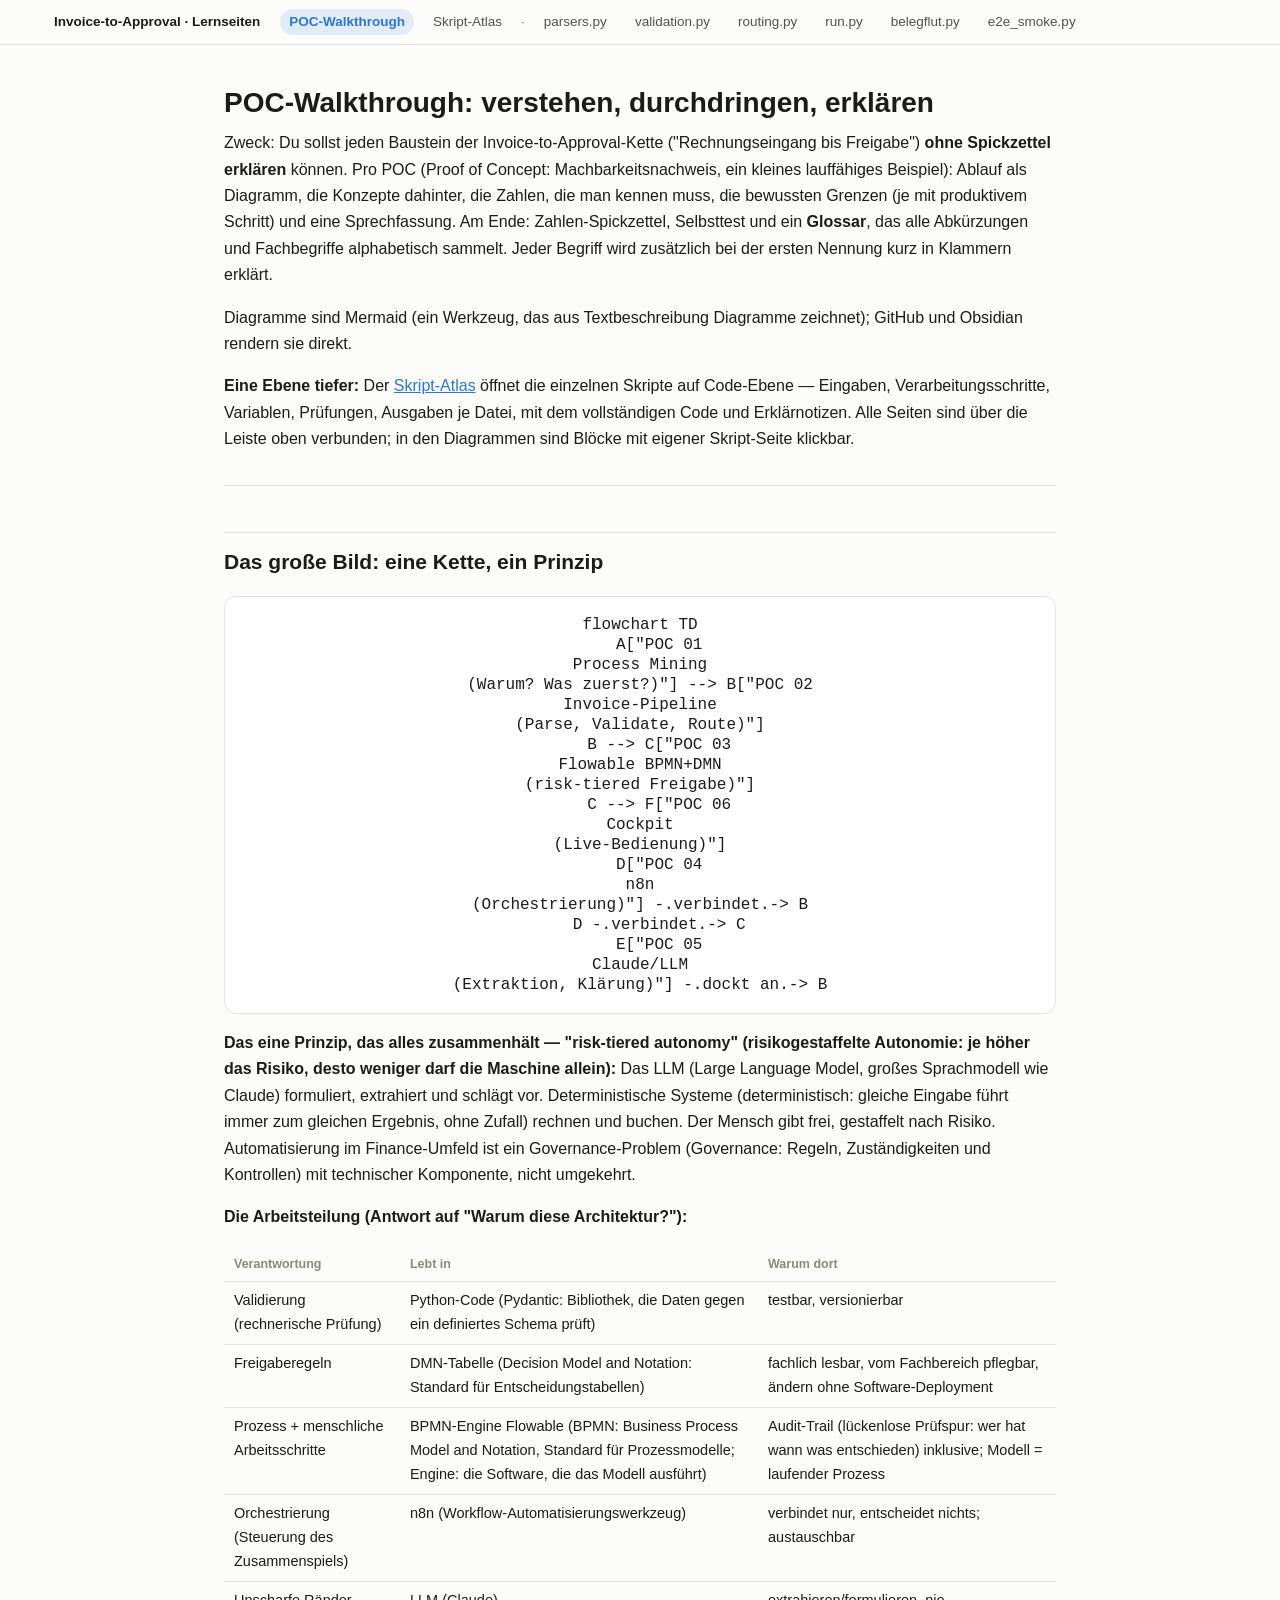
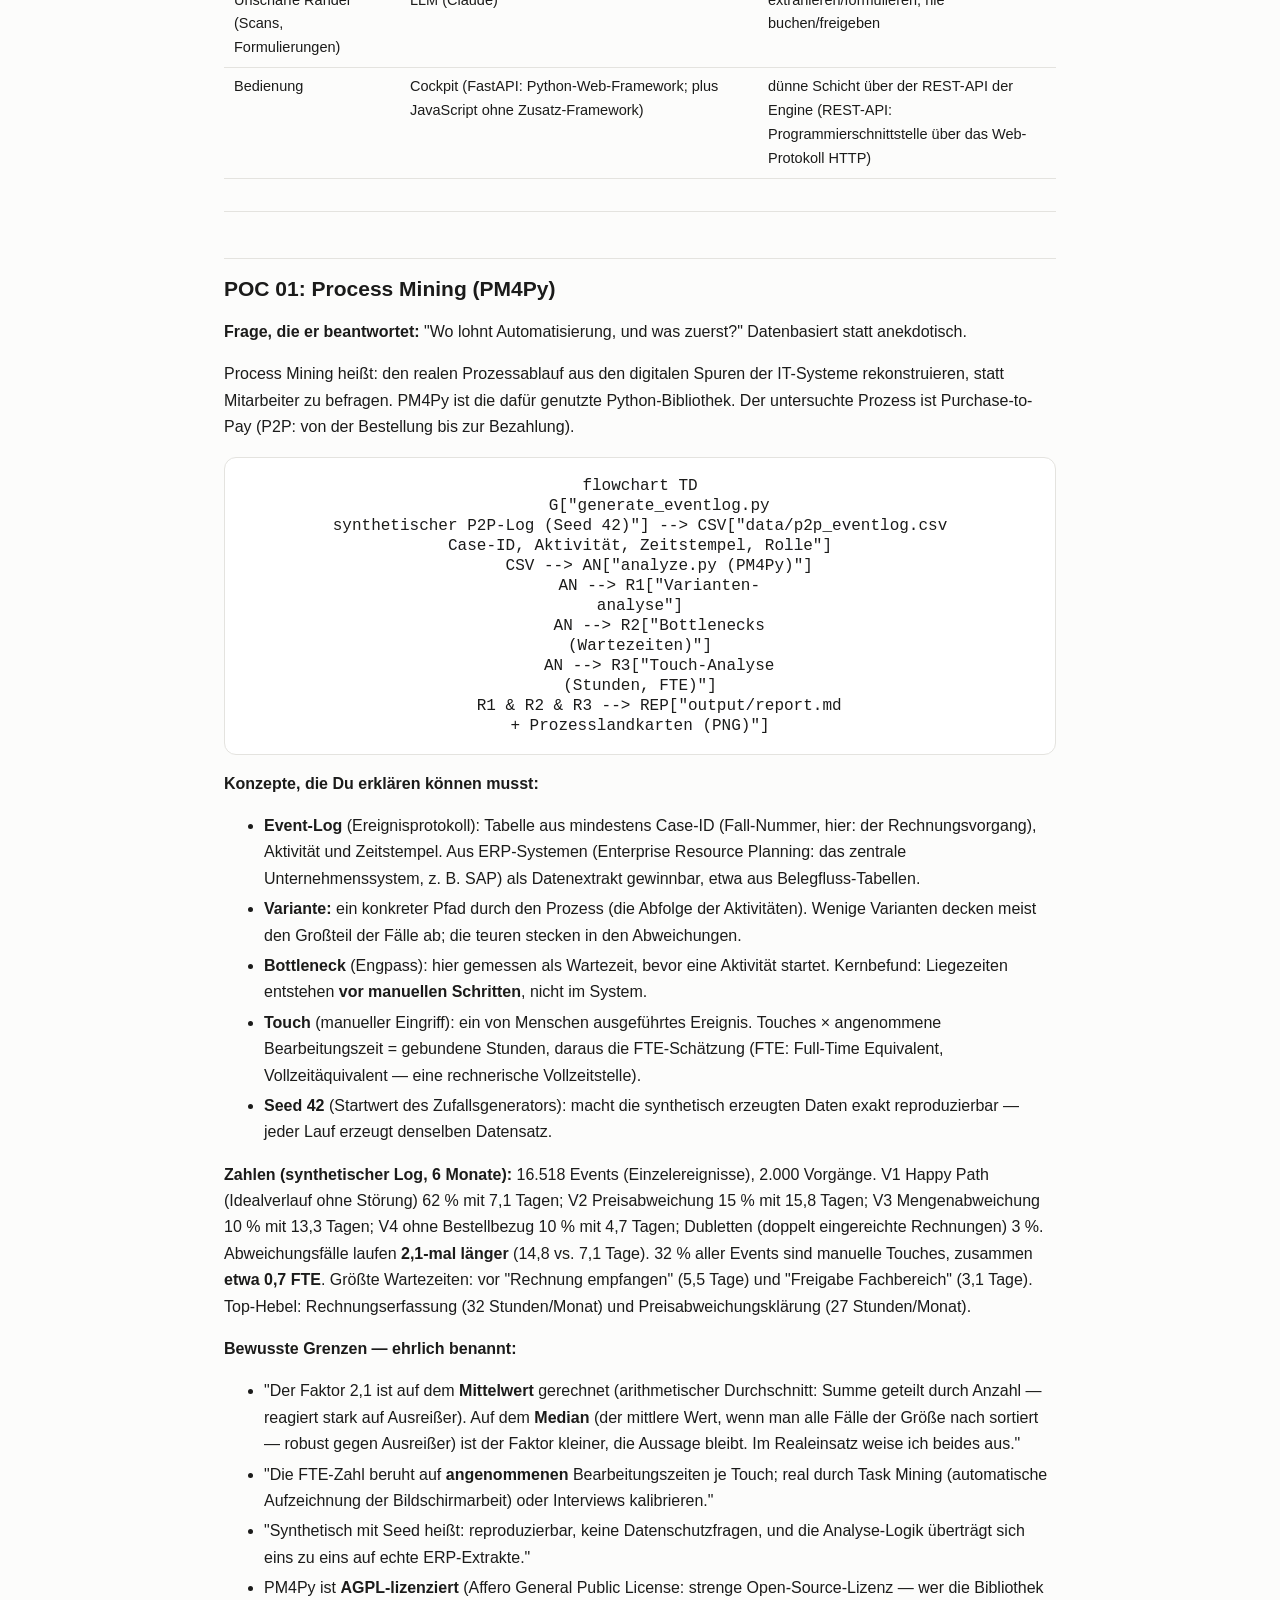
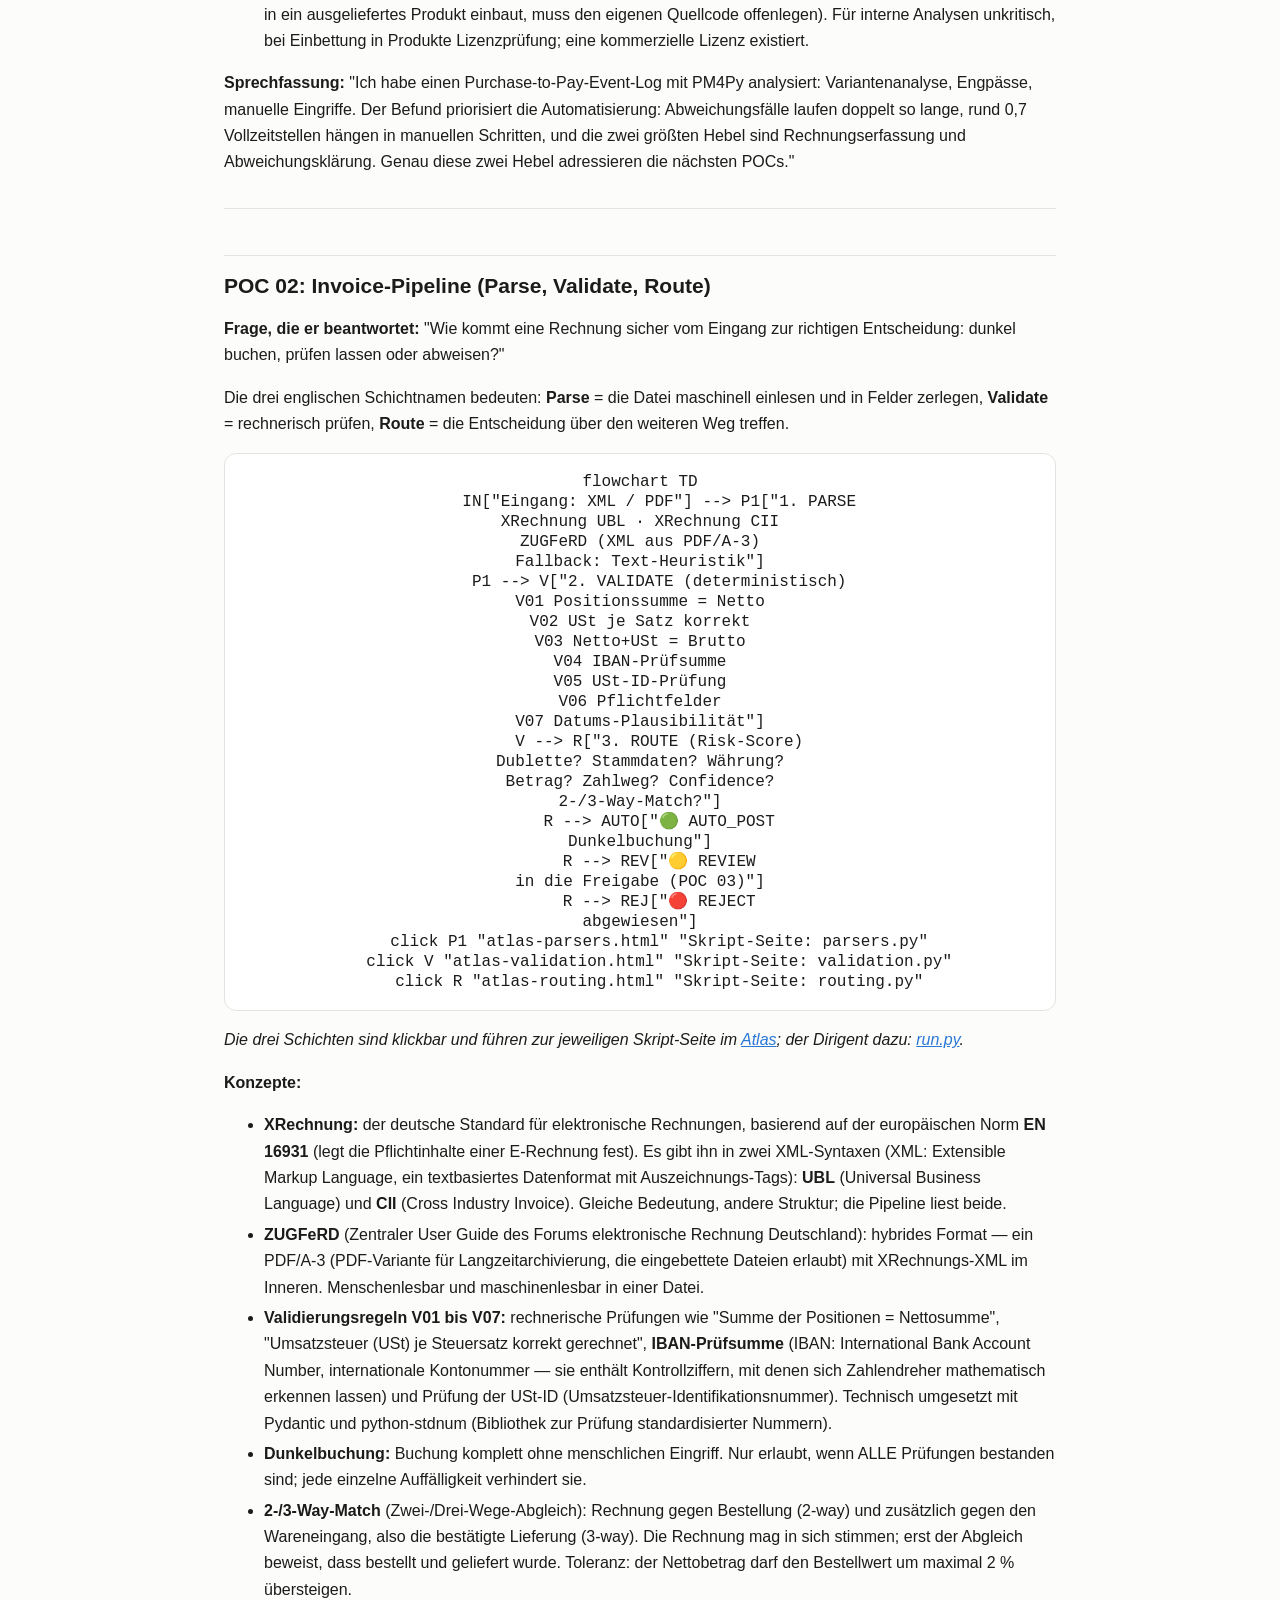
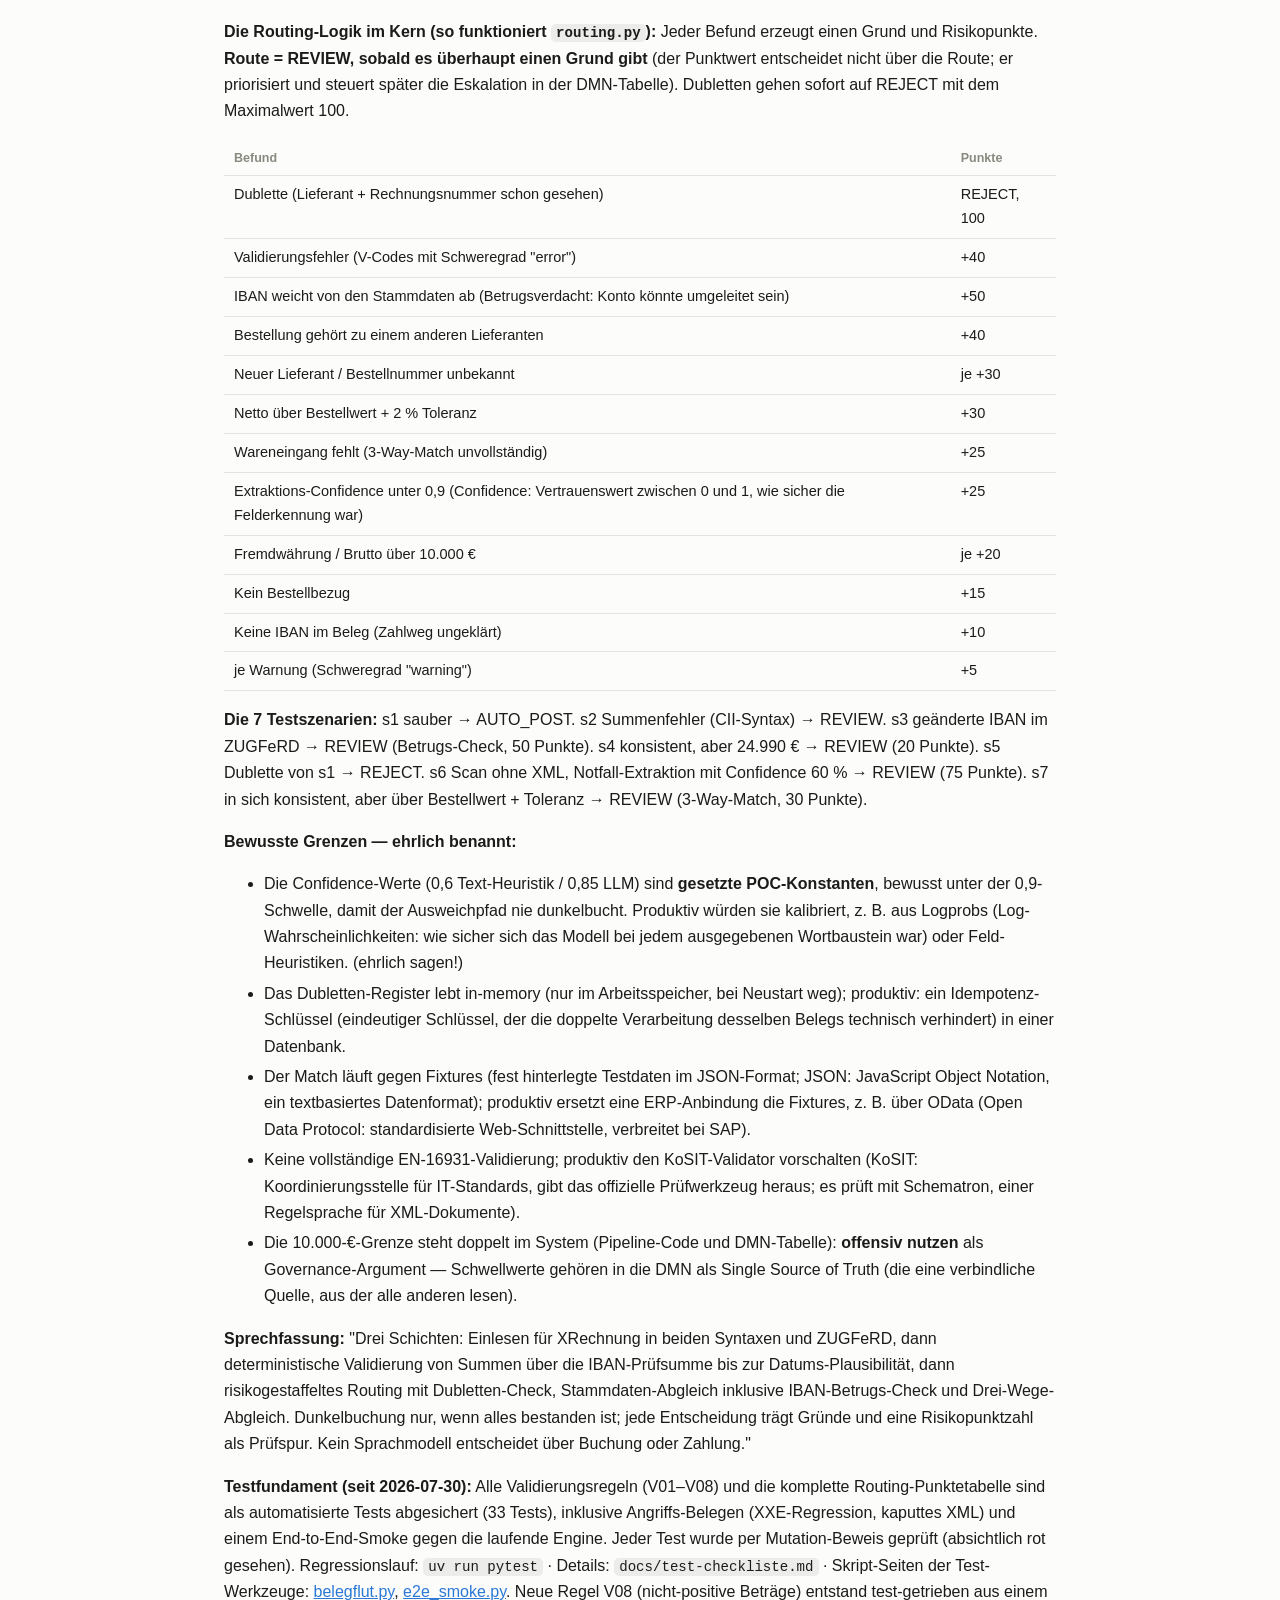
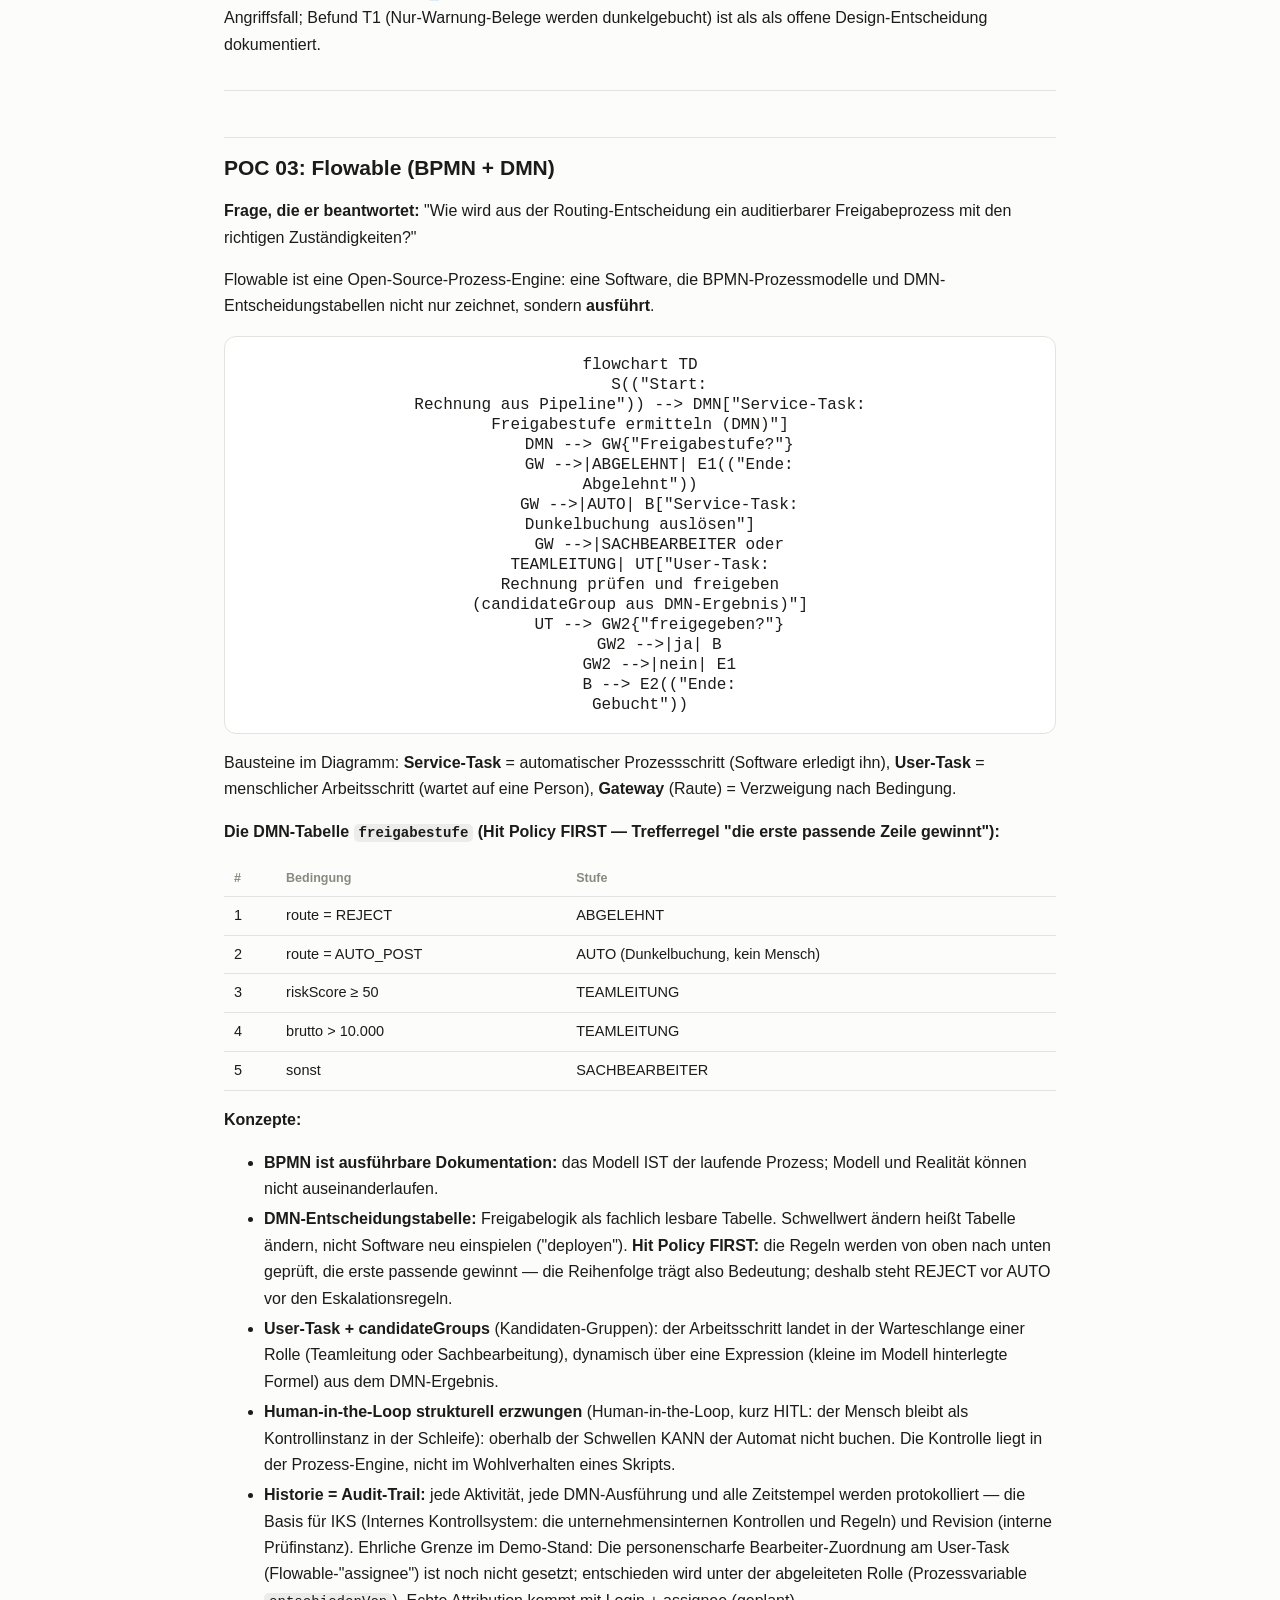
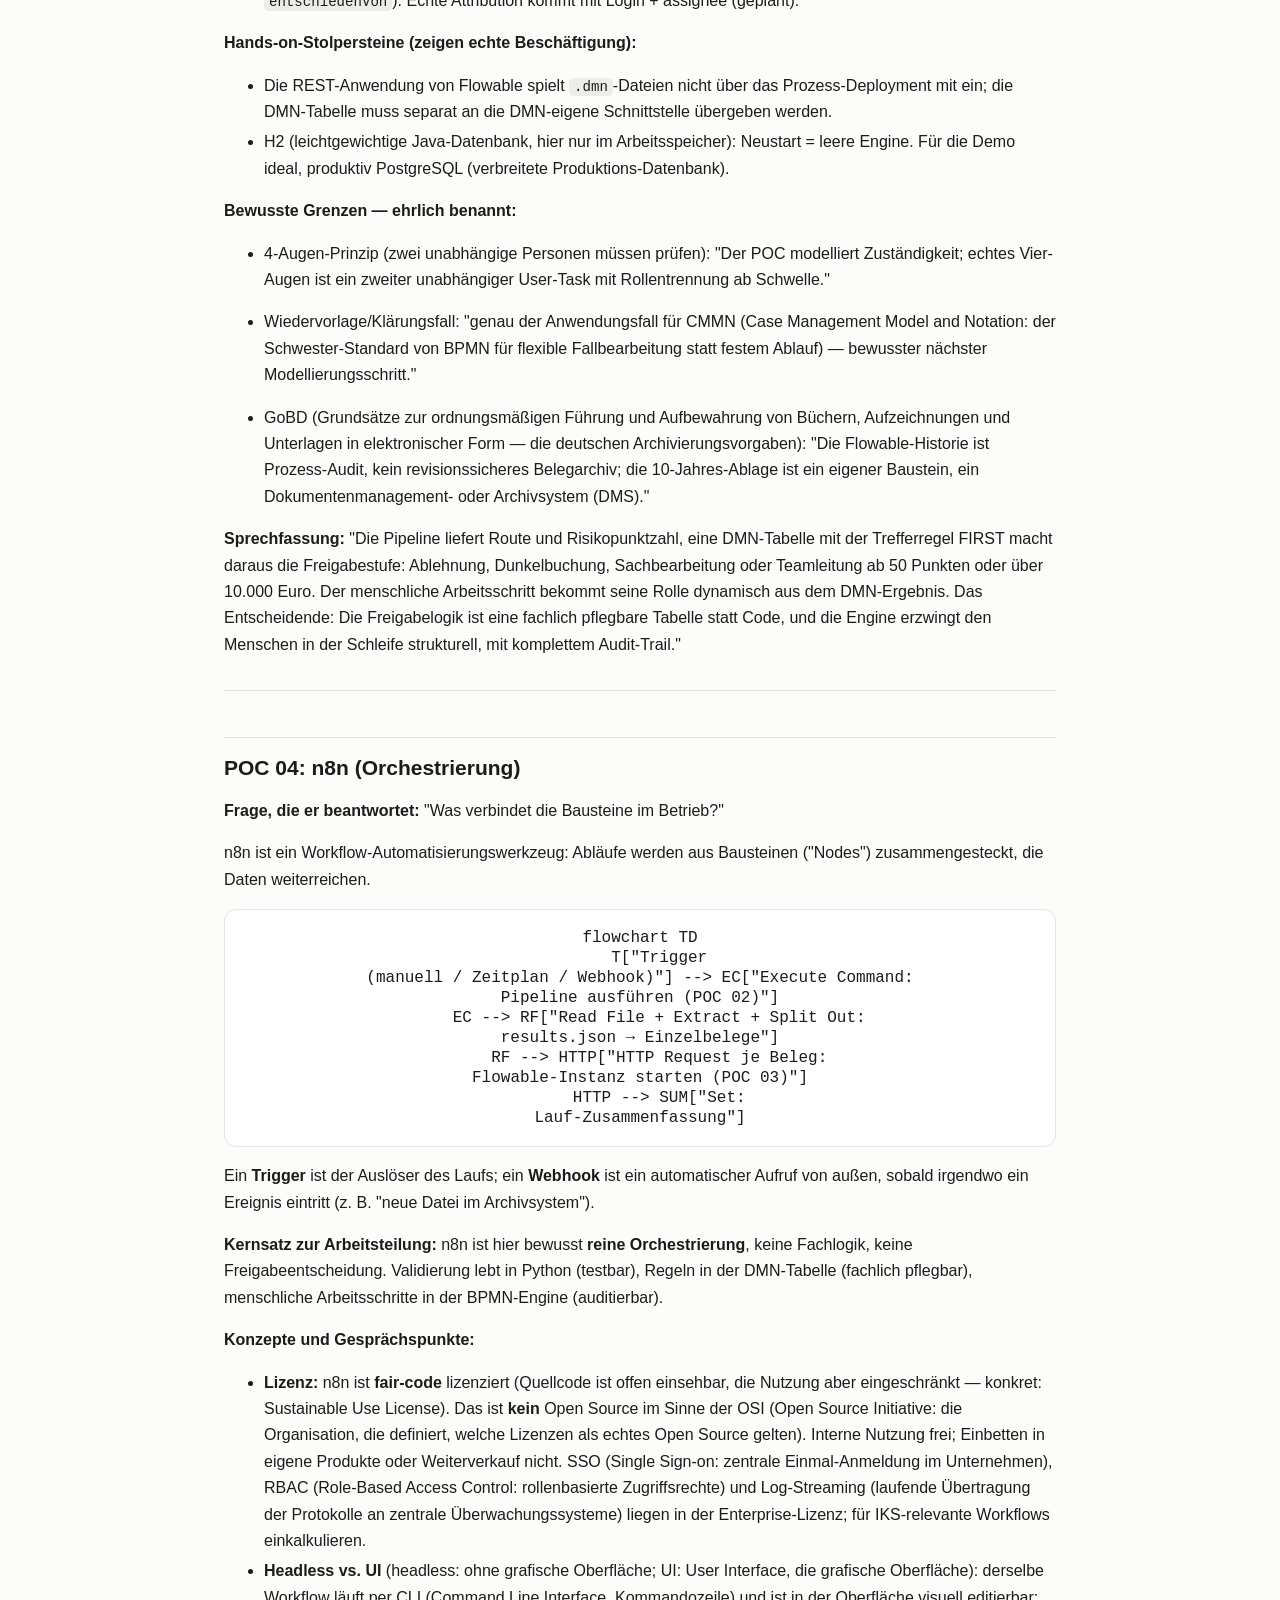
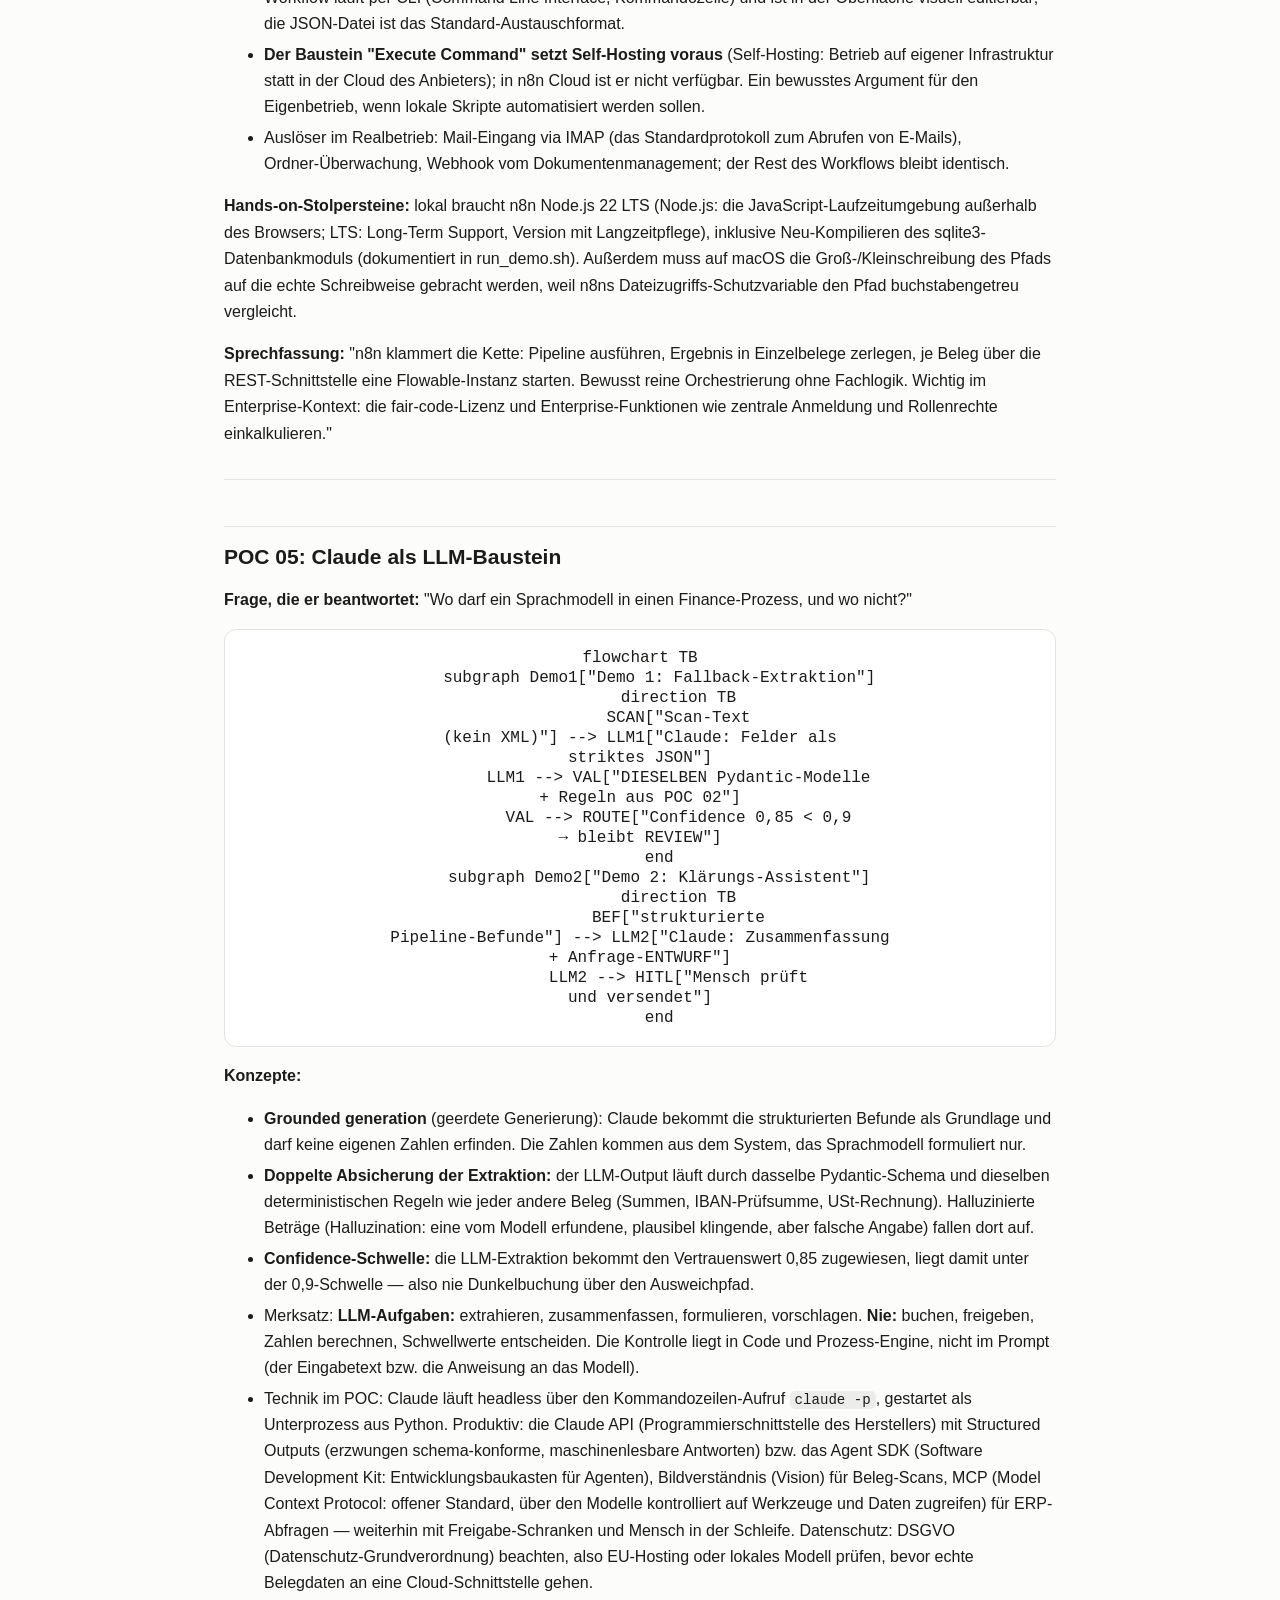
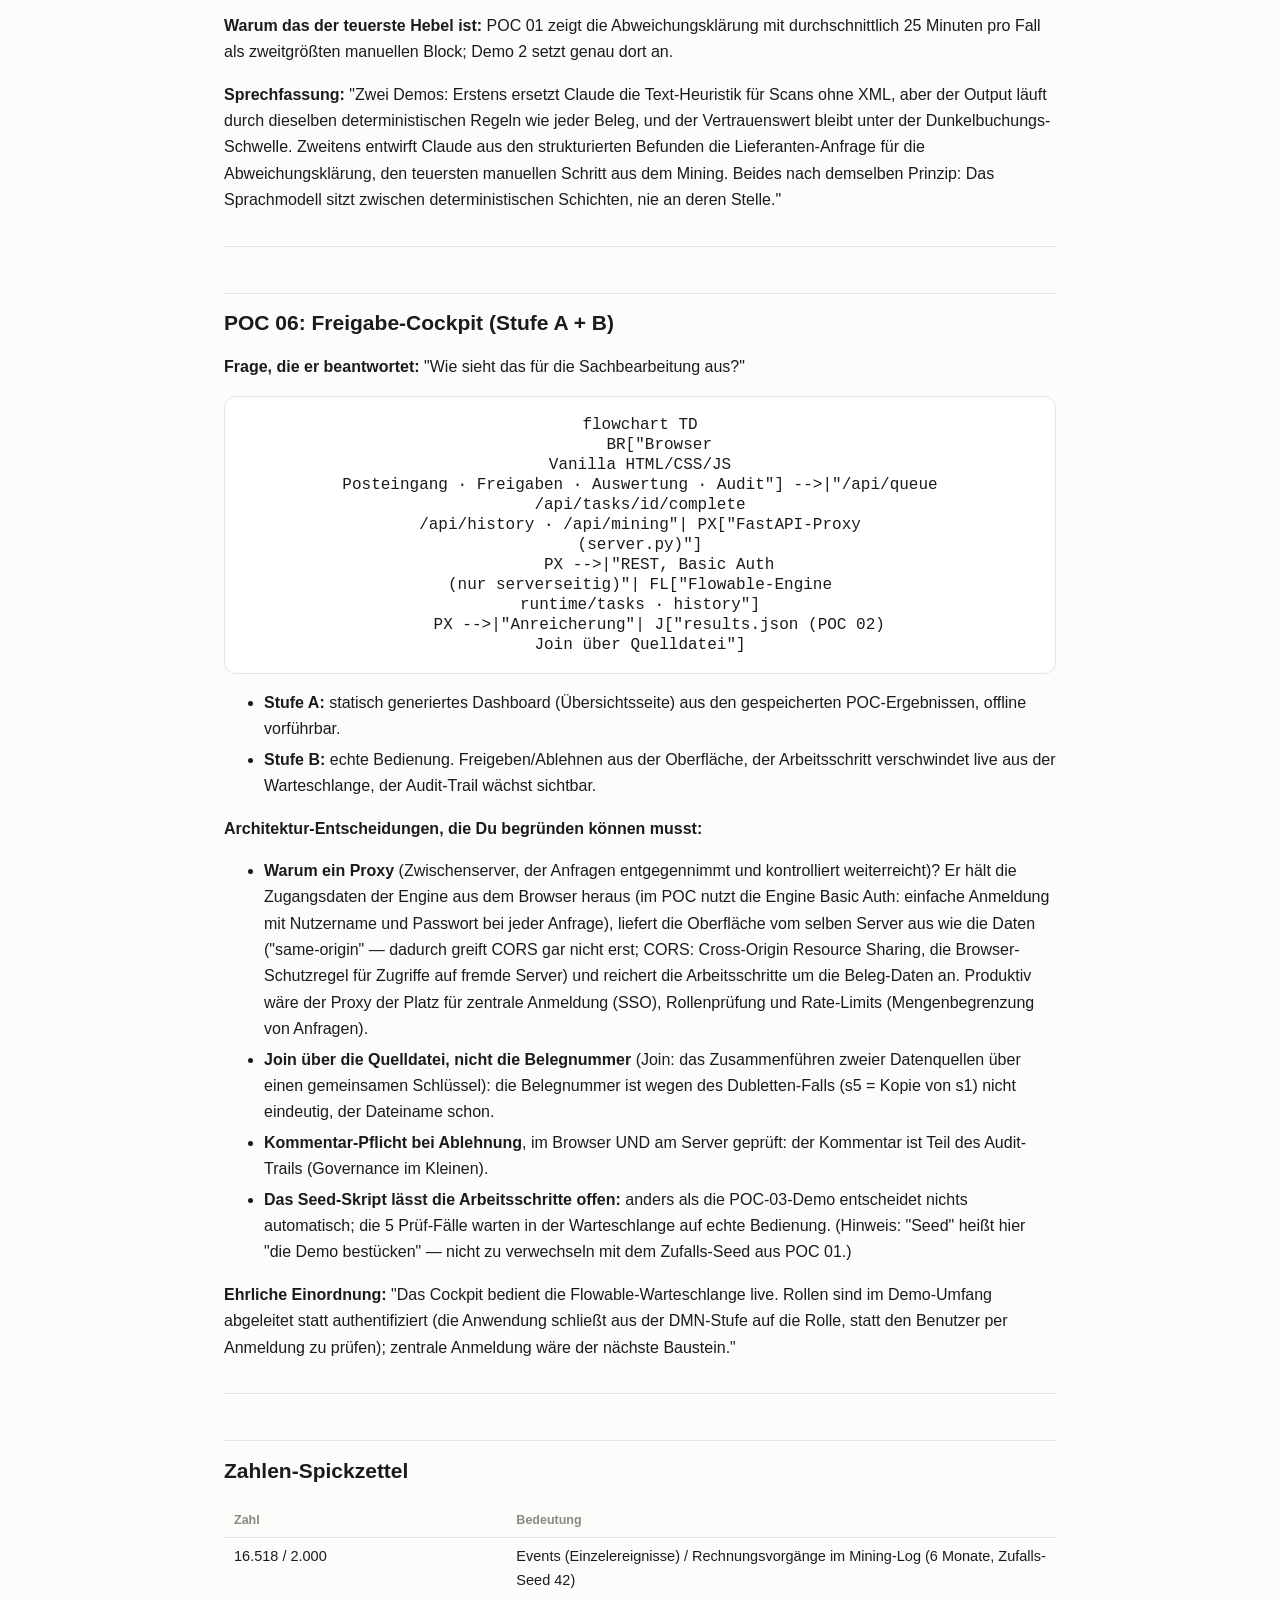
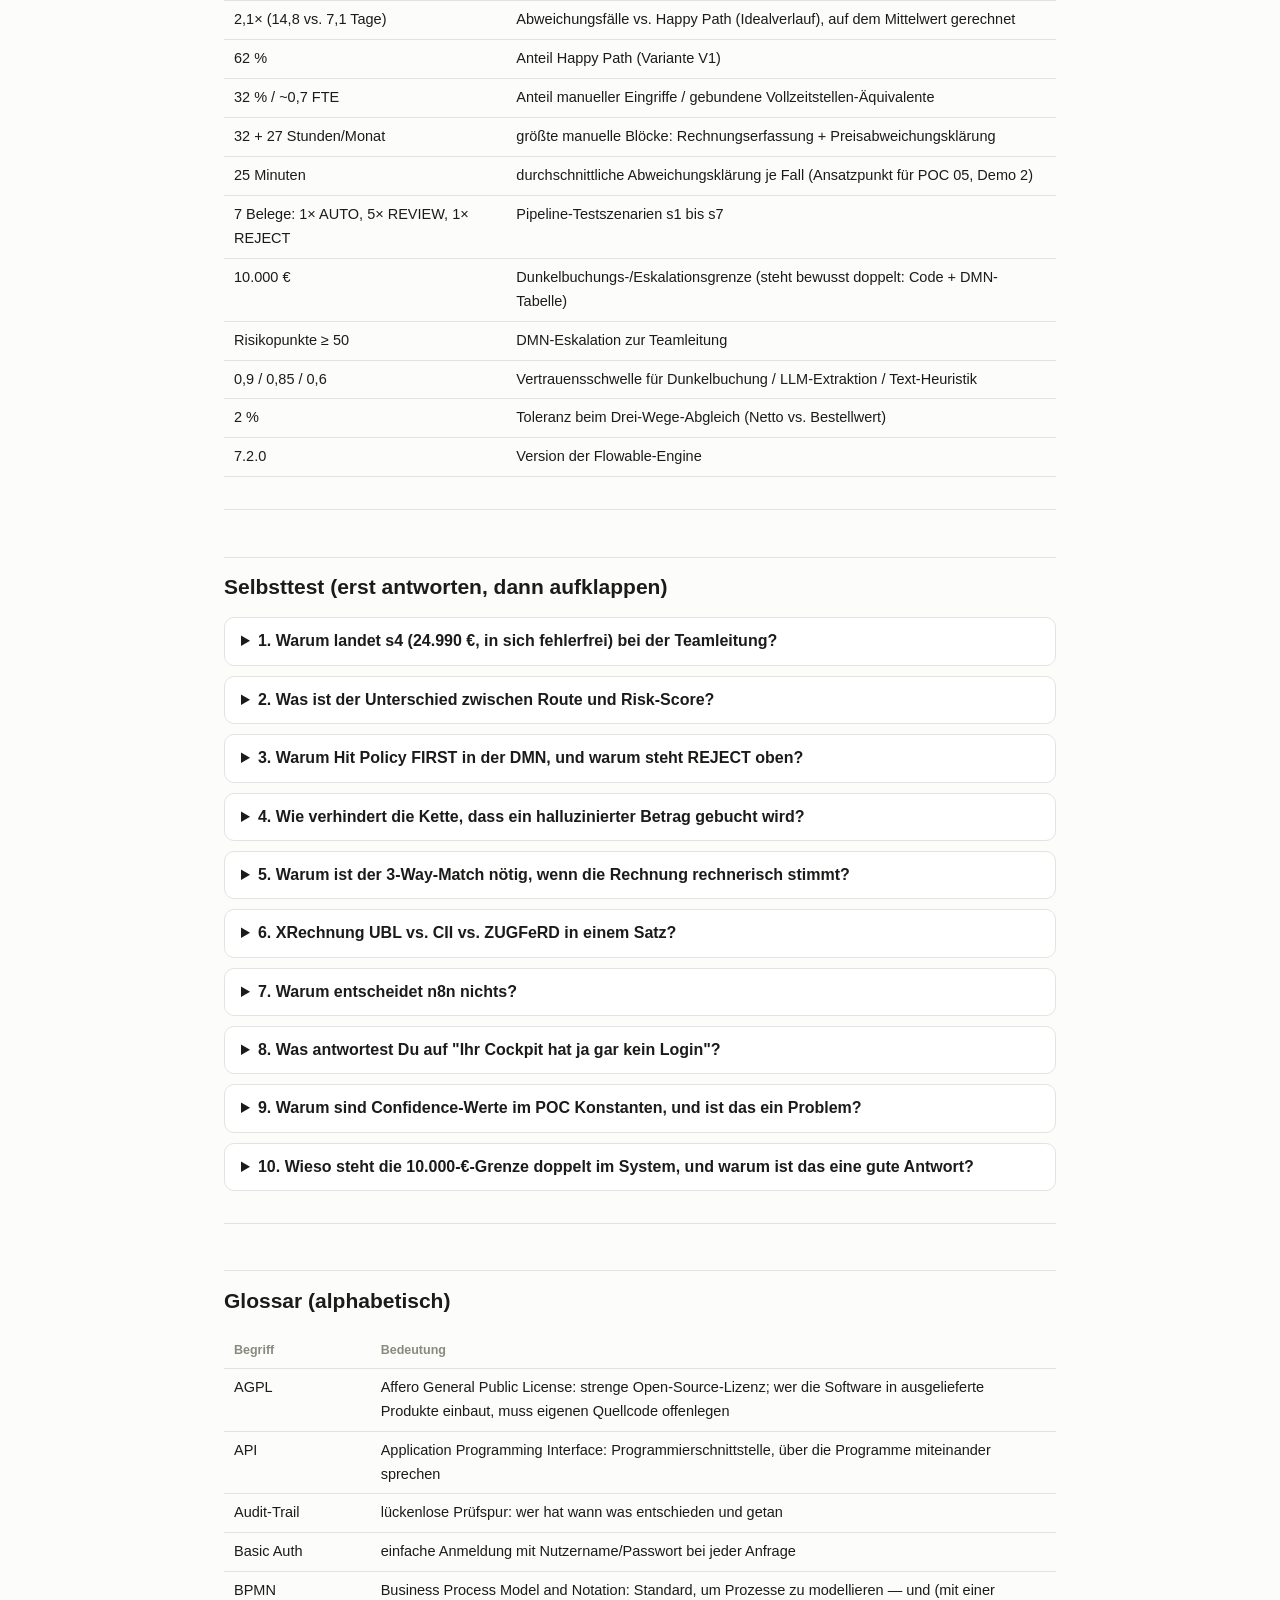
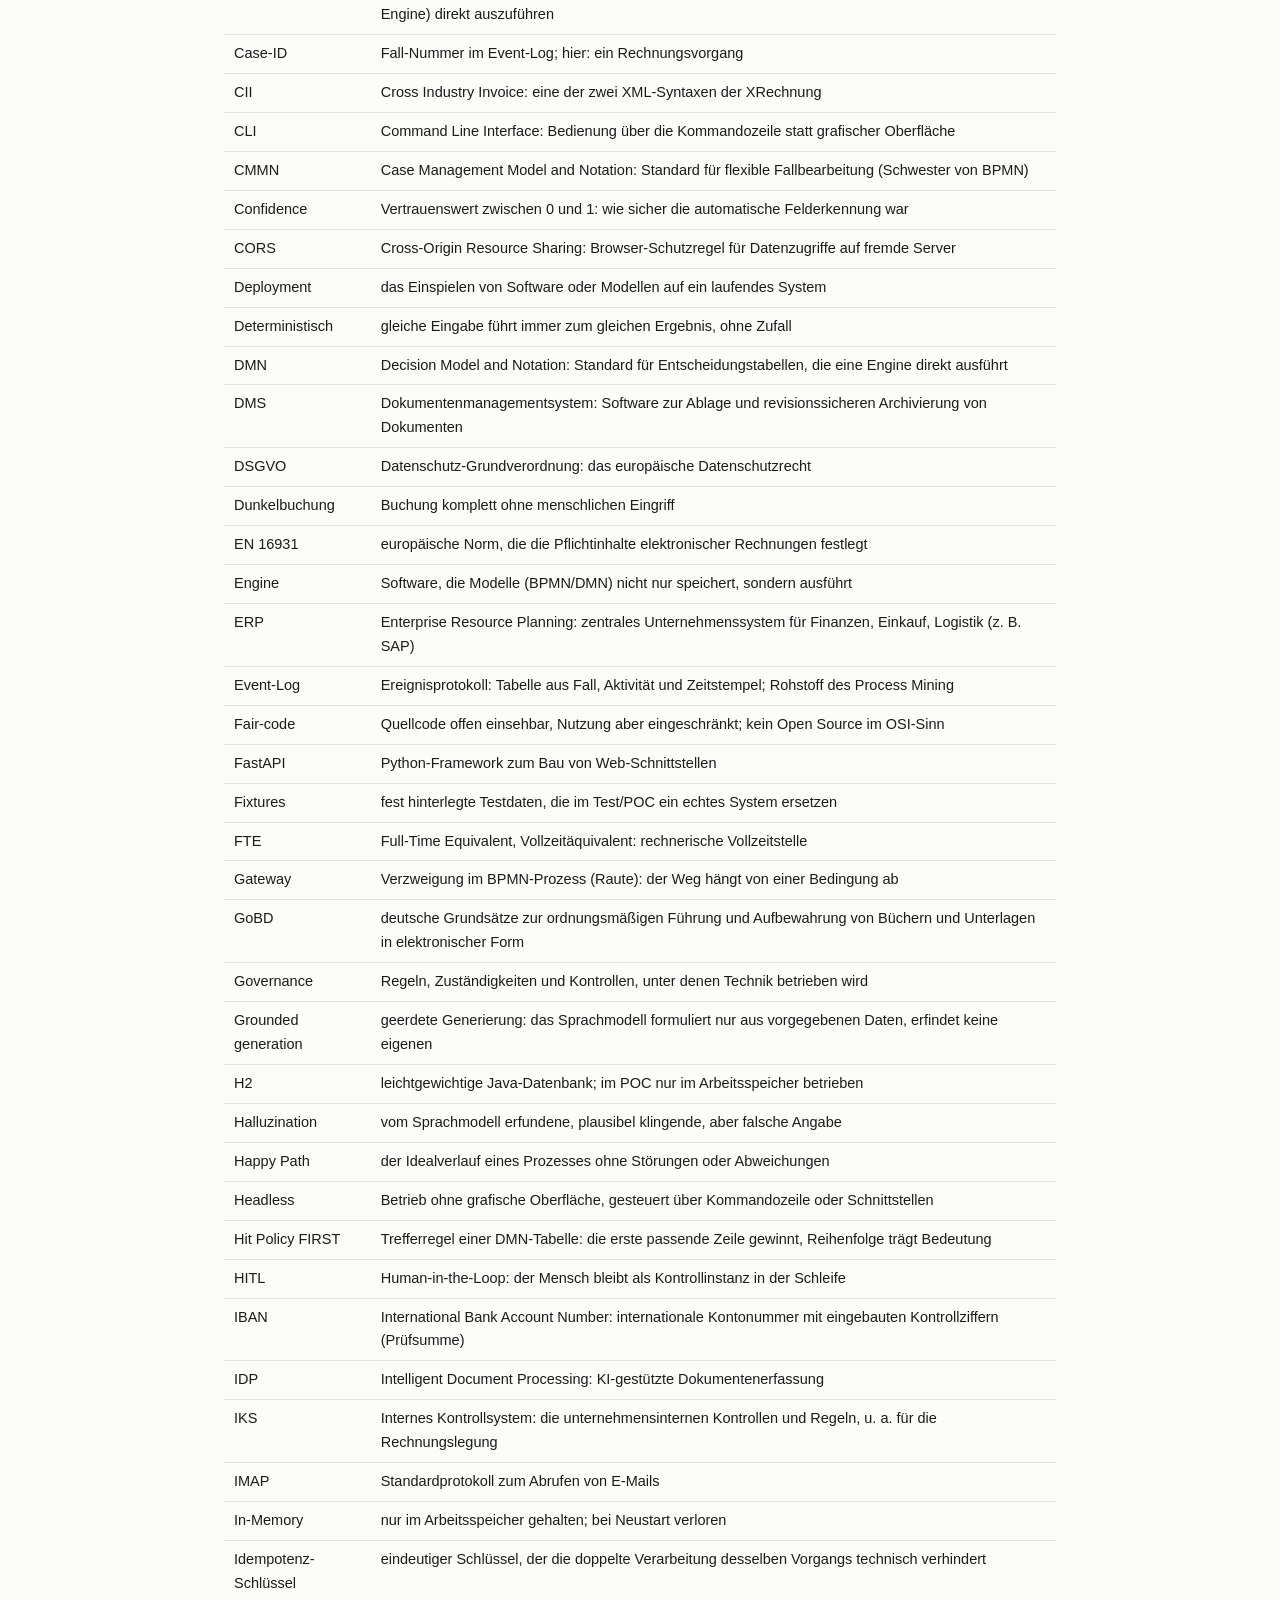
==== docs/index.html @ 5352b275 "pages: Einstiegs-Weiterleitung auf den POC-Walkthrough Co-Authored-By: Claude Fable 5 <noreply@anthr" ====
<!doctype html>
<html lang="de">
<head>
<meta charset="utf-8">
<meta http-equiv="refresh" content="0; url=poc-walkthrough.html">
<title>Invoice-to-Approval — Lernseiten</title>
<link rel="canonical" href="poc-walkthrough.html">
</head>
<body>
<p>Weiter zum <a href="poc-walkthrough.html">POC-Walkthrough</a> …</p>
</body>
</html>
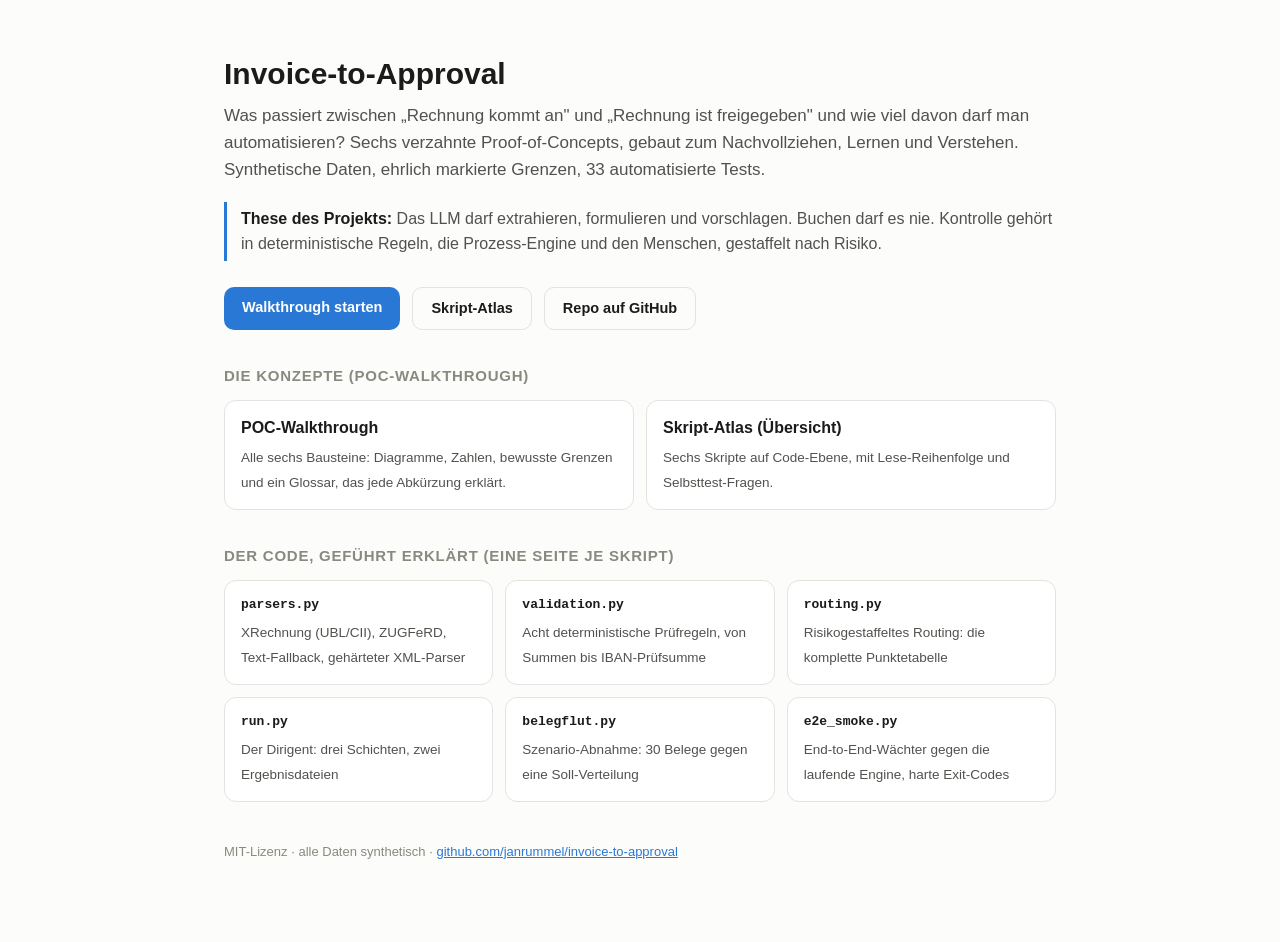
==== commit 56d5ecef: "review-fixes: Zielgruppe + FAQ in README, echte Landing Page, OG-Tags, 60-Sekunden-Erklärungen statt" ====
--- a/docs/index.html
+++ b/docs/index.html
@@ -2,11 +2,91 @@
 <html lang="de">
 <head>
 <meta charset="utf-8">
-<meta http-equiv="refresh" content="0; url=poc-walkthrough.html">
-<title>Invoice-to-Approval — Lernseiten</title>
-<link rel="canonical" href="poc-walkthrough.html">
+<meta name="viewport" content="width=device-width, initial-scale=1">
+<title>Invoice-to-Approval — Rechnungsautomatisierung zum Nachbauen und Verstehen</title>
+<meta property="og:title" content="Invoice-to-Approval — Lern-Portal">
+<meta property="og:description" content="Sechs verzahnte POCs für Rechnungsautomatisierung: Process Mining, E-Rechnung, BPMN/DMN, n8n, LLM mit Human-in-the-Loop. Das Repo erklärt sich selbst.">
+<meta property="og:type" content="website">
+<meta name="twitter:card" content="summary">
+<style>
+  :root { color-scheme: light dark;
+    --surface:#fcfcfb; --card:#ffffff; --line:#e4e3df;
+    --ink:#1b1b1a; --ink-2:#52514e; --ink-3:#8a897f; --accent:#2a78d6; }
+  @media (prefers-color-scheme: dark) {
+    :root { --surface:#1a1a19; --card:#232322; --line:#3a3936;
+      --ink:#f2f1ec; --ink-2:#c3c2b7; --ink-3:#8a897f; --accent:#3987e5; } }
+  * { box-sizing:border-box; }
+  body { margin:0; background:var(--surface); color:var(--ink);
+    font:16px/1.6 -apple-system,"Segoe UI",Roboto,sans-serif; }
+  main { max-width:880px; margin:0 auto; padding:56px 24px 80px; }
+  h1 { font-size:30px; line-height:1.2; margin:0 0 10px; }
+  .sub { color:var(--ink-2); font-size:17px; margin:0 0 8px; }
+  .these { border-left:3px solid var(--accent); padding:4px 0 4px 14px;
+    color:var(--ink-2); margin:18px 0 26px; }
+  .these b { color:var(--ink); }
+  .cta { display:flex; gap:12px; flex-wrap:wrap; margin:0 0 34px; }
+  .cta a { text-decoration:none; font-weight:600; font-size:14.5px;
+    padding:9px 18px; border-radius:10px; }
+  .cta .primary { background:var(--accent); color:#fff; }
+  .cta .secondary { border:1px solid var(--line); color:var(--ink); }
+  h2 { font-size:15px; text-transform:uppercase; letter-spacing:.05em;
+    color:var(--ink-3); margin:34px 0 12px; }
+  .grid { display:grid; grid-template-columns:repeat(auto-fit,minmax(240px,1fr)); gap:12px; }
+  .tile { display:block; background:var(--card); border:1px solid var(--line);
+    border-radius:12px; padding:14px 16px; text-decoration:none; color:var(--ink); }
+  .tile:hover { border-color:var(--accent); }
+  .tile b { display:block; margin-bottom:3px; }
+  .tile span { color:var(--ink-2); font-size:13.5px; }
+  .tile .mono { font-family:ui-monospace,Menlo,monospace; font-size:13px; }
+  footer { color:var(--ink-3); font-size:13px; margin-top:40px; }
+  footer a { color:var(--accent); }
+</style>
 </head>
 <body>
-<p>Weiter zum <a href="poc-walkthrough.html">POC-Walkthrough</a> …</p>
+<main>
+  <h1>Invoice-to-Approval</h1>
+  <p class="sub">Was passiert zwischen „Rechnung kommt an" und „Rechnung ist
+  freigegeben" und wie viel davon darf man automatisieren? Sechs verzahnte
+  Proof-of-Concepts, gebaut zum Nachvollziehen, Lernen und Verstehen.
+  Synthetische Daten, ehrlich markierte Grenzen, 33 automatisierte Tests.</p>
+  <p class="these"><b>These des Projekts:</b> Das LLM darf extrahieren,
+  formulieren und vorschlagen. Buchen darf es nie. Kontrolle gehört in
+  deterministische Regeln, die Prozess-Engine und den Menschen, gestaffelt
+  nach Risiko.</p>
+  <div class="cta">
+    <a class="primary" href="poc-walkthrough.html">Walkthrough starten</a>
+    <a class="secondary" href="skript-atlas.html">Skript-Atlas</a>
+    <a class="secondary" href="https://github.com/janrummel/invoice-to-approval">Repo auf GitHub</a>
+  </div>
+
+  <h2>Die Konzepte (POC-Walkthrough)</h2>
+  <div class="grid">
+    <a class="tile" href="poc-walkthrough.html"><b>POC-Walkthrough</b>
+      <span>Alle sechs Bausteine: Diagramme, Zahlen, bewusste Grenzen und ein
+      Glossar, das jede Abkürzung erklärt.</span></a>
+    <a class="tile" href="skript-atlas.html"><b>Skript-Atlas (Übersicht)</b>
+      <span>Sechs Skripte auf Code-Ebene, mit Lese-Reihenfolge und
+      Selbsttest-Fragen.</span></a>
+  </div>
+
+  <h2>Der Code, geführt erklärt (eine Seite je Skript)</h2>
+  <div class="grid">
+    <a class="tile" href="atlas-parsers.html"><b class="mono">parsers.py</b>
+      <span>XRechnung (UBL/CII), ZUGFeRD, Text-Fallback, gehärteter XML-Parser</span></a>
+    <a class="tile" href="atlas-validation.html"><b class="mono">validation.py</b>
+      <span>Acht deterministische Prüfregeln, von Summen bis IBAN-Prüfsumme</span></a>
+    <a class="tile" href="atlas-routing.html"><b class="mono">routing.py</b>
+      <span>Risikogestaffeltes Routing: die komplette Punktetabelle</span></a>
+    <a class="tile" href="atlas-run.html"><b class="mono">run.py</b>
+      <span>Der Dirigent: drei Schichten, zwei Ergebnisdateien</span></a>
+    <a class="tile" href="atlas-belegflut.html"><b class="mono">belegflut.py</b>
+      <span>Szenario-Abnahme: 30 Belege gegen eine Soll-Verteilung</span></a>
+    <a class="tile" href="atlas-e2e-smoke.html"><b class="mono">e2e_smoke.py</b>
+      <span>End-to-End-Wächter gegen die laufende Engine, harte Exit-Codes</span></a>
+  </div>
+
+  <footer>MIT-Lizenz · alle Daten synthetisch ·
+    <a href="https://github.com/janrummel/invoice-to-approval">github.com/janrummel/invoice-to-approval</a></footer>
+</main>
 </body>
 </html>
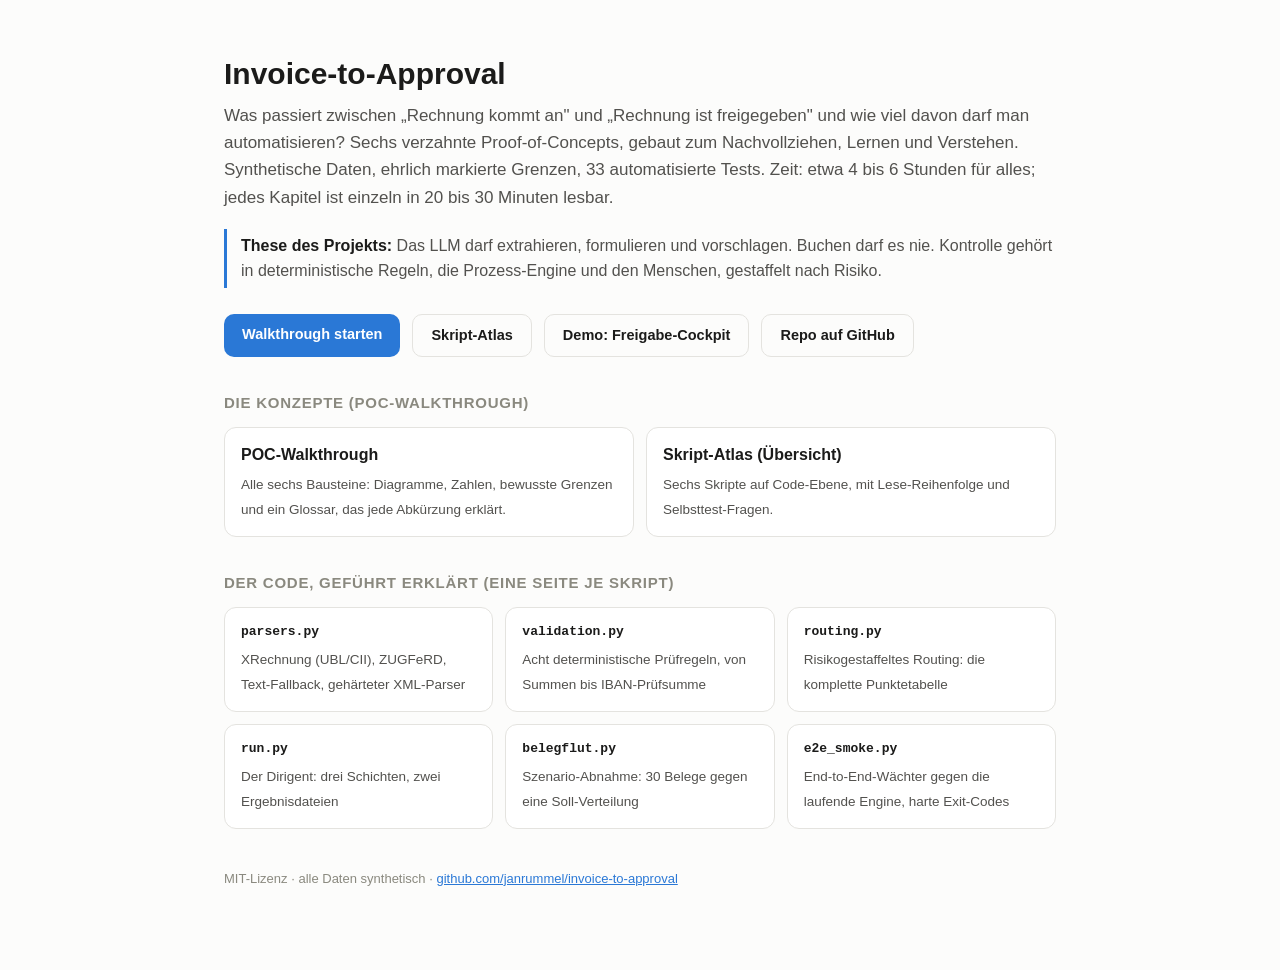
==== commit 06a95ab0: "gold: Demo-CTA (statisches Cockpit in docs/), og:image+og:url+Favicon, Weiter/Zurück-Navigation mit " ====
--- a/docs/index.html
+++ b/docs/index.html
@@ -7,7 +7,10 @@
 <meta property="og:title" content="Invoice-to-Approval — Lern-Portal">
 <meta property="og:description" content="Sechs verzahnte POCs für Rechnungsautomatisierung: Process Mining, E-Rechnung, BPMN/DMN, n8n, LLM mit Human-in-the-Loop. Das Repo erklärt sich selbst.">
 <meta property="og:type" content="website">
-<meta name="twitter:card" content="summary">
+<meta property="og:url" content="https://janrummel.github.io/invoice-to-approval/">
+<meta property="og:image" content="https://janrummel.github.io/invoice-to-approval/og-image.png">
+<meta name="twitter:card" content="summary_large_image">
+<link rel="icon" href="data:image/svg+xml,<svg xmlns=%22http://www.w3.org/2000/svg%22 viewBox=%220 0 100 100%22><text y=%22.9em%22 font-size=%2290%22>🧾</text></svg>">
 <style>
   :root { color-scheme: light dark;
     --surface:#fcfcfb; --card:#ffffff; --line:#e4e3df;
@@ -48,7 +51,9 @@
   <p class="sub">Was passiert zwischen „Rechnung kommt an" und „Rechnung ist
   freigegeben" und wie viel davon darf man automatisieren? Sechs verzahnte
   Proof-of-Concepts, gebaut zum Nachvollziehen, Lernen und Verstehen.
-  Synthetische Daten, ehrlich markierte Grenzen, 33 automatisierte Tests.</p>
+  Synthetische Daten, ehrlich markierte Grenzen, 33 automatisierte Tests.
+  Zeit: etwa 4 bis 6 Stunden für alles; jedes Kapitel ist einzeln in 20 bis 30
+  Minuten lesbar.</p>
   <p class="these"><b>These des Projekts:</b> Das LLM darf extrahieren,
   formulieren und vorschlagen. Buchen darf es nie. Kontrolle gehört in
   deterministische Regeln, die Prozess-Engine und den Menschen, gestaffelt
@@ -56,6 +61,7 @@
   <div class="cta">
     <a class="primary" href="poc-walkthrough.html">Walkthrough starten</a>
     <a class="secondary" href="skript-atlas.html">Skript-Atlas</a>
+    <a class="secondary" href="demo-cockpit.html">Demo: Freigabe-Cockpit</a>
     <a class="secondary" href="https://github.com/janrummel/invoice-to-approval">Repo auf GitHub</a>
   </div>
 
